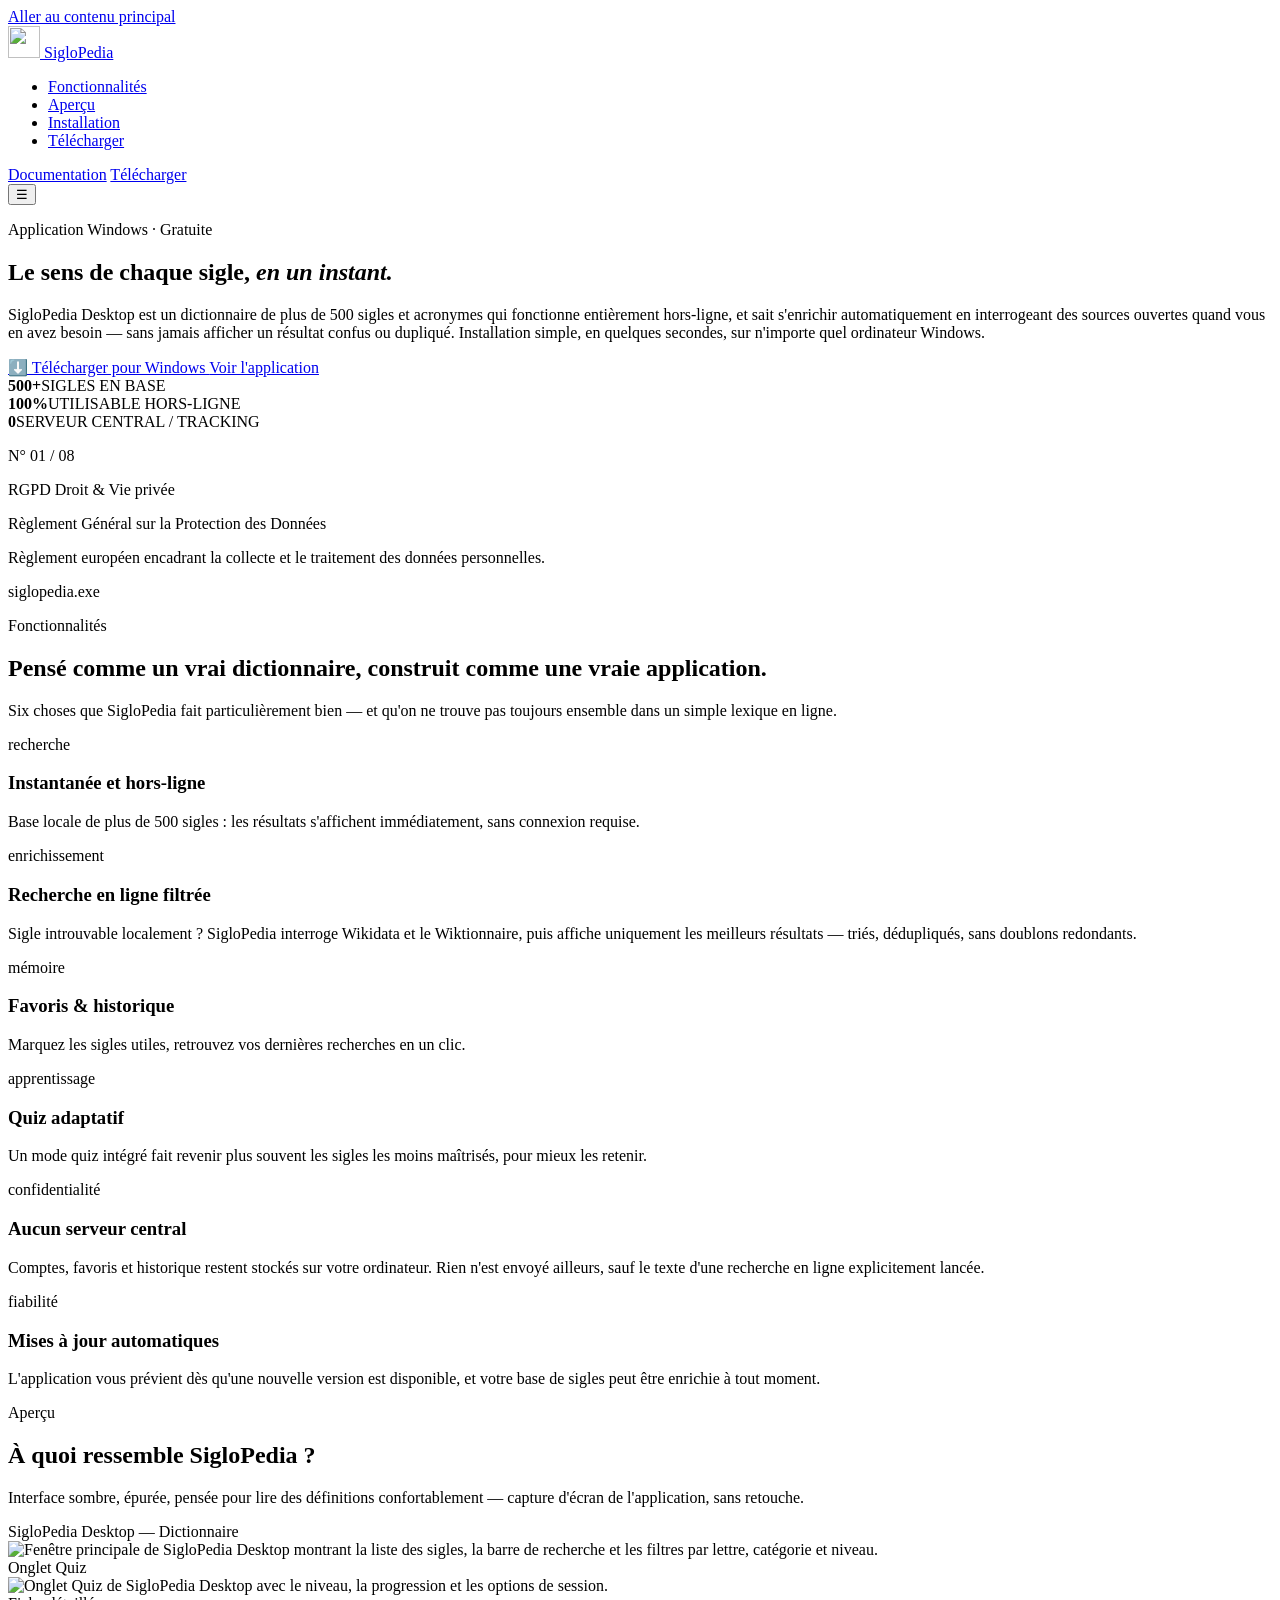
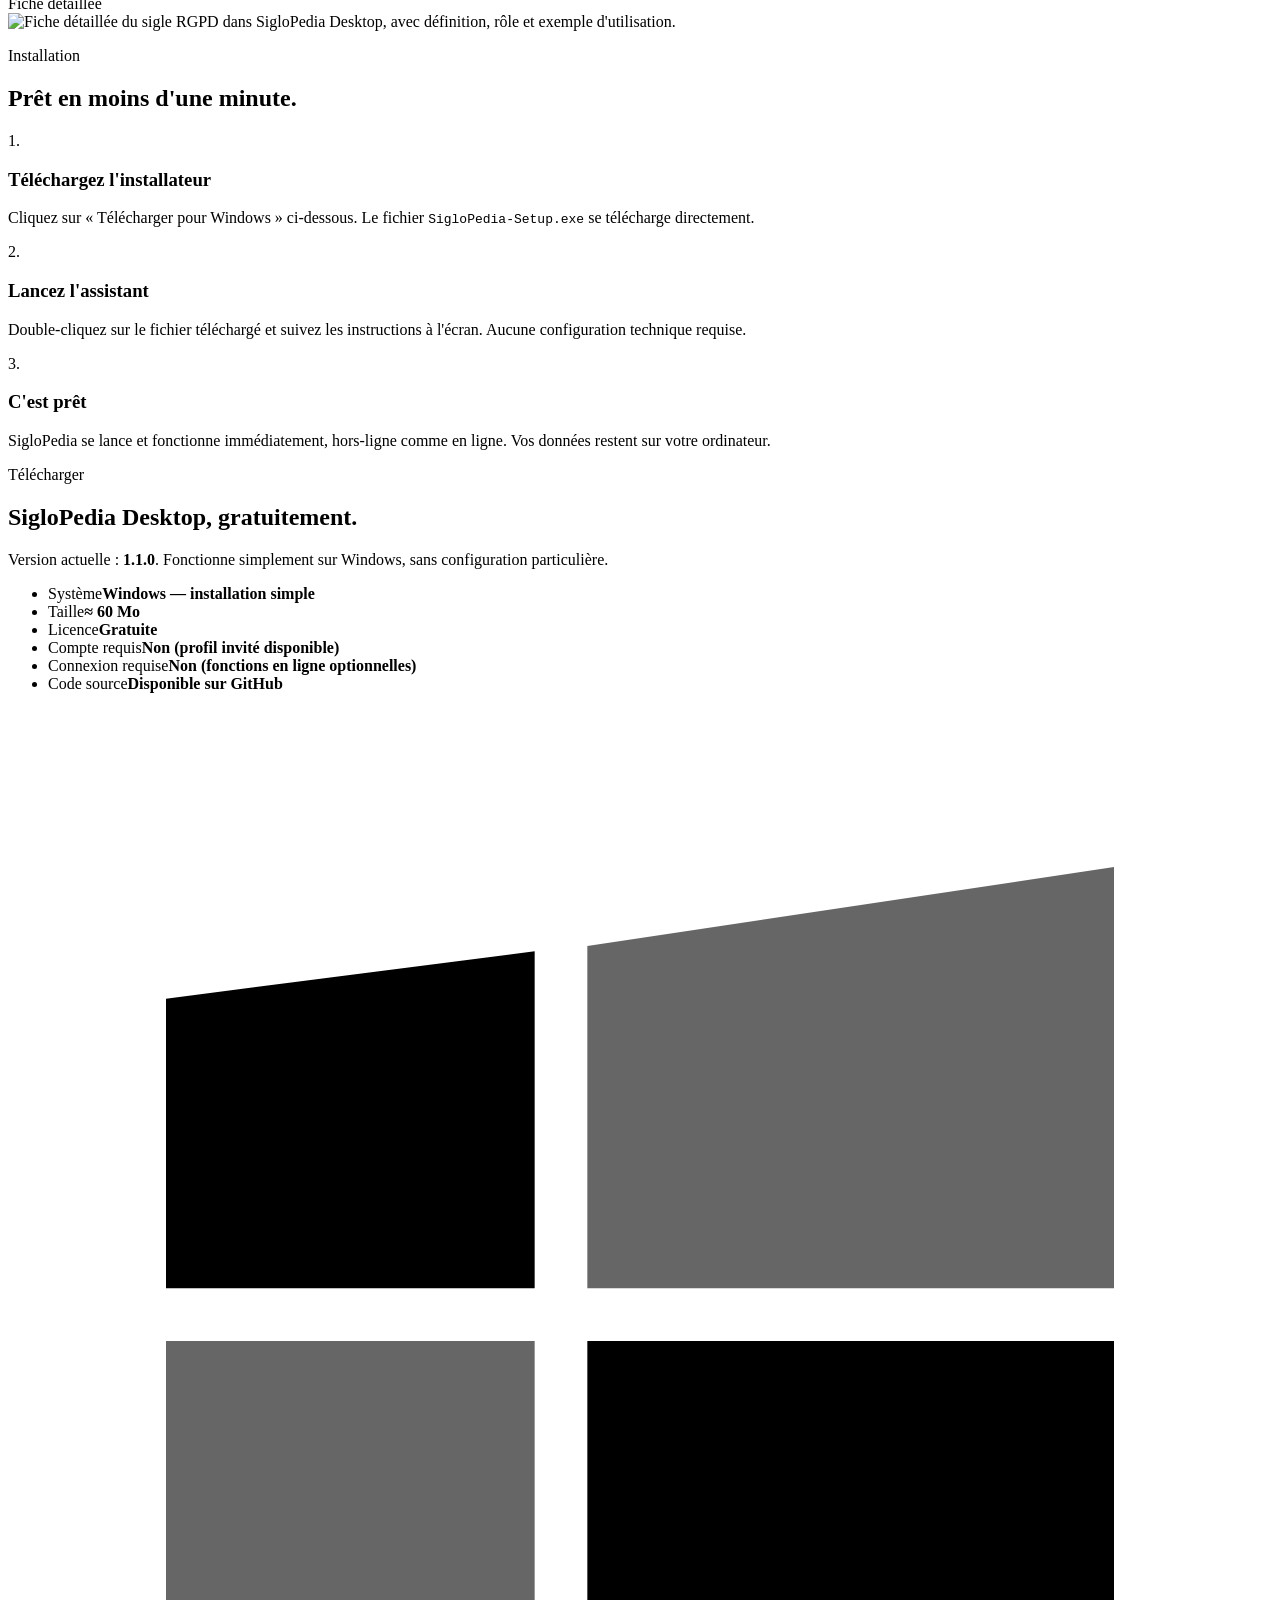
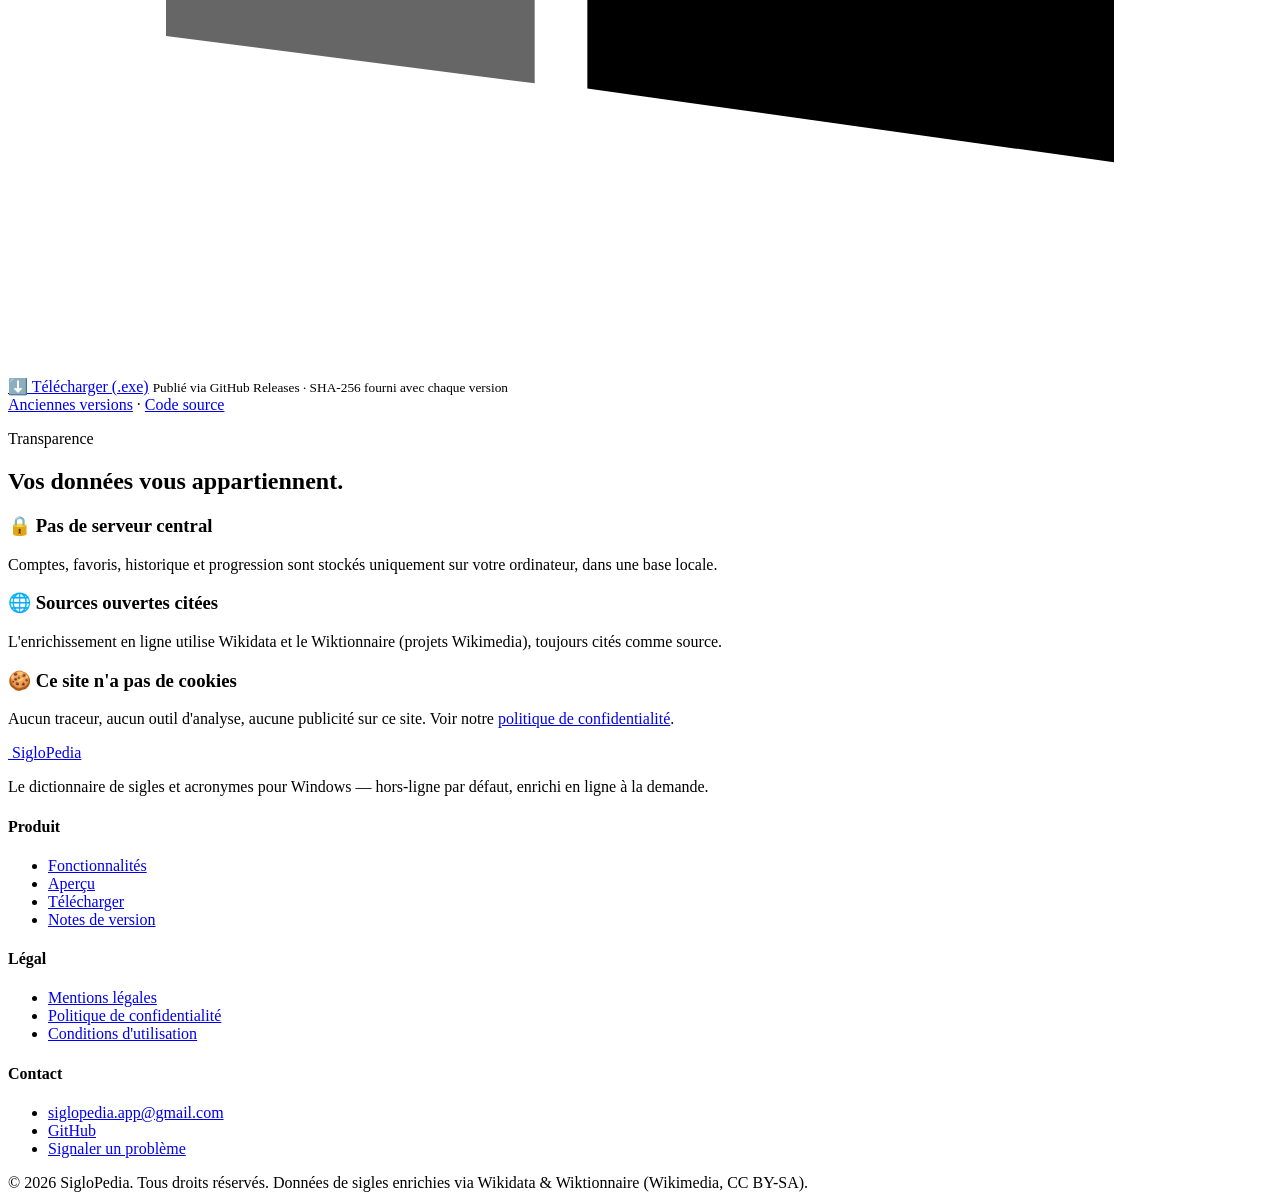
==== index.html @ 5df5ab87 "Add files via upload" ====
<!doctype html>
<html lang="fr">
<head>
<meta charset="UTF-8">
<meta name="viewport" content="width=device-width, initial-scale=1">
<title>SigloPedia Desktop — Le dictionnaire des sigles et acronymes</title>
<meta name="description" content="SigloPedia Desktop : dictionnaire de plus de 500 sigles et acronymes pour Windows. Recherche instantanée hors-ligne, enrichissement en ligne filtré, quiz intégré. Gratuit, sans compte obligatoire, données 100% locales.">
<link rel="canonical" href="https://siglopedia.example.com/">

<meta property="og:type" content="website">
<meta property="og:title" content="SigloPedia Desktop — Le dictionnaire des sigles et acronymes">
<meta property="og:description" content="Plus de 500 sigles et acronymes, recherche instantanée hors-ligne, enrichissement en ligne filtré et quiz intégré. Gratuit pour Windows.">
<meta property="og:image" content="assets/icon-512.png">
<meta name="twitter:card" content="summary">

<link rel="icon" href="assets/favicon.png" type="image/png">
<link rel="apple-touch-icon" href="assets/icon-180.png">
<link rel="stylesheet" href="css/style.css">
</head>
<body>

<a href="#main" class="skip-link">Aller au contenu principal</a>

<header class="site-header">
  <div class="container">
    <a href="index.html" class="brand">
      <img src="assets/icon-48.png" alt="" width="32" height="32">
      SigloPedia
    </a>
    <nav aria-label="Navigation principale">
      <ul class="nav-links">
        <li><a href="#fonctionnalites">Fonctionnalités</a></li>
        <li><a href="#apercu">Aperçu</a></li>
        <li><a href="#installation">Installation</a></li>
        <li><a href="#telecharger">Télécharger</a></li>
      </ul>
    </nav>
    <div class="nav-cta">
      <a href="#telecharger" class="btn btn-ghost btn-sm">Documentation</a>
      <a href="#telecharger" class="btn btn-primary btn-sm">Télécharger</a>
    </div>
    <button class="nav-toggle" aria-label="Ouvrir le menu" aria-expanded="false">☰</button>
  </div>
</header>

<main id="main">

  <!-- ============================== HERO ============================== -->
  <section class="hero">
    <div class="container">
      <div>
        <p class="eyebrow">Application Windows · Gratuite</p>
        <h1>Le sens de chaque sigle, <em>en un instant.</em></h1>
        <p class="hero-sub">
          SigloPedia Desktop est un dictionnaire de plus de 500 sigles et
          acronymes qui fonctionne entièrement hors-ligne, et sait
          s'enrichir automatiquement en interrogeant des sources ouvertes
          quand vous en avez besoin — sans jamais afficher un résultat
          confus ou dupliqué. Installation simple, en quelques secondes,
          sur n'importe quel ordinateur Windows.
        </p>
        <div class="hero-cta-row">
          <a href="#telecharger" class="btn btn-primary">
            ⬇️ Télécharger pour Windows
          </a>
          <a href="#apercu" class="btn btn-ghost">Voir l'application</a>
        </div>

        <div class="trust-row">
          <div class="stat"><b>500+</b><span>SIGLES EN BASE</span></div>
          <div class="stat"><b>100%</b><span>UTILISABLE HORS-LIGNE</span></div>
          <div class="stat"><b>0</b><span>SERVEUR CENTRAL / TRACKING</span></div>
        </div>
      </div>

      <div class="dict-card-wrap">
        <div class="dict-card" id="dictCard">
          <div class="dict-card-glow" aria-hidden="true"></div>
          <p class="dict-card-index">N° 01 / 08</p>
          <div class="dict-card-head">
            <span class="dict-card-acr">RGPD</span>
            <span class="dict-card-cat">Droit &amp; Vie privée</span>
          </div>
          <p class="dict-card-name">Règlement Général sur la Protection des Données</p>
          <p class="dict-card-def">Règlement européen encadrant la collecte et le traitement des données personnelles.</p>
          <div class="dict-card-foot">
            <div class="dict-card-dots" role="group" aria-label="Choisir une entrée">
              <span class="active"></span><span></span><span></span><span></span>
              <span></span><span></span><span></span><span></span>
            </div>
            <span class="dict-card-src">siglopedia.exe</span>
          </div>
        </div>
      </div>
    </div>
  </section>

  <!-- ============================ FONCTIONNALITÉS ============================ -->
  <section id="fonctionnalites">
    <div class="container">
      <div class="section-head reveal">
        <p class="eyebrow">Fonctionnalités</p>
        <h2>Pensé comme un vrai dictionnaire, construit comme une vraie application.</h2>
        <p>Six choses que SigloPedia fait particulièrement bien — et qu'on ne trouve pas toujours ensemble dans un simple lexique en ligne.</p>
      </div>

      <div class="feature-grid reveal">
        <article class="feature">
          <span class="feature-tag">recherche</span>
          <h3>Instantanée et hors-ligne</h3>
          <p>Base locale de plus de 500 sigles : les résultats s'affichent immédiatement, sans connexion requise.</p>
        </article>
        <article class="feature">
          <span class="feature-tag">enrichissement</span>
          <h3>Recherche en ligne filtrée</h3>
          <p>Sigle introuvable localement ? SigloPedia interroge Wikidata et le Wiktionnaire, puis affiche uniquement les meilleurs résultats — triés, dédupliqués, sans doublons redondants.</p>
        </article>
        <article class="feature">
          <span class="feature-tag">mémoire</span>
          <h3>Favoris &amp; historique</h3>
          <p>Marquez les sigles utiles, retrouvez vos dernières recherches en un clic.</p>
        </article>
        <article class="feature">
          <span class="feature-tag">apprentissage</span>
          <h3>Quiz adaptatif</h3>
          <p>Un mode quiz intégré fait revenir plus souvent les sigles les moins maîtrisés, pour mieux les retenir.</p>
        </article>
        <article class="feature">
          <span class="feature-tag">confidentialité</span>
          <h3>Aucun serveur central</h3>
          <p>Comptes, favoris et historique restent stockés sur votre ordinateur. Rien n'est envoyé ailleurs, sauf le texte d'une recherche en ligne explicitement lancée.</p>
        </article>
        <article class="feature">
          <span class="feature-tag">fiabilité</span>
          <h3>Mises à jour automatiques</h3>
          <p>L'application vous prévient dès qu'une nouvelle version est disponible, et votre base de sigles peut être enrichie à tout moment.</p>
        </article>
      </div>
    </div>
  </section>

  <!-- ============================ APERÇU ============================ -->
  <section id="apercu">
    <div class="container">
      <div class="section-head reveal">
        <p class="eyebrow">Aperçu</p>
        <h2>À quoi ressemble SigloPedia ?</h2>
        <p>Interface sombre, épurée, pensée pour lire des définitions confortablement — capture d'écran de l'application, sans retouche.</p>
      </div>

      <div class="showcase-frame reveal">
        <div class="showcase-bar">
          <span></span><span></span><span></span>
          <span class="showcase-title">SigloPedia Desktop — Dictionnaire</span>
        </div>
        <img src="assets/screenshot.png" alt="Fenêtre principale de SigloPedia Desktop montrant la liste des sigles, la barre de recherche et les filtres par lettre, catégorie et niveau.">
      </div>

      <div class="gallery-strip">
        <div class="showcase-frame reveal">
          <div class="showcase-bar">
            <span></span><span></span><span></span>
            <span class="showcase-title">Onglet Quiz</span>
          </div>
          <img src="assets/screenshot-quiz.png" alt="Onglet Quiz de SigloPedia Desktop avec le niveau, la progression et les options de session.">
        </div>
        <div class="showcase-frame reveal">
          <div class="showcase-bar">
            <span></span><span></span><span></span>
            <span class="showcase-title">Fiche détaillée</span>
          </div>
          <img src="assets/screenshot-detail.png" alt="Fiche détaillée du sigle RGPD dans SigloPedia Desktop, avec définition, rôle et exemple d'utilisation.">
        </div>
      </div>
    </div>
  </section>

  <!-- ============================ INSTALLATION ============================ -->
  <section id="installation">
    <div class="container">
      <div class="section-head reveal">
        <p class="eyebrow">Installation</p>
        <h2>Prêt en moins d'une minute.</h2>
      </div>

      <div class="steps reveal">
        <div class="step">
          <div class="step-num">1.</div>
          <h3>Téléchargez l'installateur</h3>
          <p>Cliquez sur « Télécharger pour Windows » ci-dessous. Le fichier <code>SigloPedia-Setup.exe</code> se télécharge directement.</p>
        </div>
        <div class="step">
          <div class="step-num">2.</div>
          <h3>Lancez l'assistant</h3>
          <p>Double-cliquez sur le fichier téléchargé et suivez les instructions à l'écran. Aucune configuration technique requise.</p>
        </div>
        <div class="step">
          <div class="step-num">3.</div>
          <h3>C'est prêt</h3>
          <p>SigloPedia se lance et fonctionne immédiatement, hors-ligne comme en ligne. Vos données restent sur votre ordinateur.</p>
        </div>
      </div>
    </div>
  </section>

  <!-- ============================ TÉLÉCHARGER ============================ -->
  <section id="telecharger">
    <div class="container">
      <div class="download-panel reveal">
        <div>
          <p class="eyebrow">Télécharger</p>
          <h2>SigloPedia Desktop, gratuitement.</h2>
          <p>Version actuelle : <strong>1.1.0</strong>. Fonctionne simplement sur Windows, sans configuration particulière.</p>
          <ul class="spec-list">
            <li><span>Système</span><b>Windows — installation simple</b></li>
            <li><span>Taille</span><b>≈ 60 Mo</b></li>
            <li><span>Licence</span><b>Gratuite</b></li>
            <li><span>Compte requis</span><b>Non (profil invité disponible)</b></li>
            <li><span>Connexion requise</span><b>Non (fonctions en ligne optionnelles)</b></li>
            <li><span>Code source</span><b>Disponible sur GitHub</b></li>
          </ul>
        </div>
        <div class="download-card">
          <svg class="win-icon" viewBox="0 0 24 24" fill="none" xmlns="http://www.w3.org/2000/svg" aria-hidden="true">
            <path d="M3 5.5L10 4.6V11H3V5.5Z" fill="currentColor"/>
            <path d="M11 4.5L21 3V11H11V4.5Z" fill="currentColor" opacity="0.6"/>
            <path d="M3 12H10V18.5L3 17.6V12Z" fill="currentColor" opacity="0.6"/>
            <path d="M11 12H21V20L11 18.6V12Z" fill="currentColor"/>
          </svg>
          <a href="https://github.com/siglopedia/siglopedia-desktop/releases/latest/download/SigloPedia-Setup.exe"
             class="btn btn-primary btn-block">⬇️ Télécharger (.exe)</a>
          <small>Publié via GitHub Releases · SHA-256 fourni avec chaque version</small>
          <div class="alt-downloads">
            <a href="https://github.com/siglopedia/siglopedia-desktop/releases" target="_blank" rel="noopener">Anciennes versions</a>
            <span aria-hidden="true">·</span>
            <a href="https://github.com/siglopedia/siglopedia-desktop" target="_blank" rel="noopener">Code source</a>
          </div>
        </div>
      </div>
    </div>
  </section>

  <!-- ============================ CONFIANCE ============================ -->
  <section id="confidentialite">
    <div class="container">
      <div class="section-head reveal">
        <p class="eyebrow">Transparence</p>
        <h2>Vos données vous appartiennent.</h2>
      </div>
      <div class="trust-strip reveal">
        <div class="trust-item">
          <h3>🔒 Pas de serveur central</h3>
          <p>Comptes, favoris, historique et progression sont stockés uniquement sur votre ordinateur, dans une base locale.</p>
        </div>
        <div class="trust-item">
          <h3>🌐 Sources ouvertes citées</h3>
          <p>L'enrichissement en ligne utilise Wikidata et le Wiktionnaire (projets Wikimedia), toujours cités comme source.</p>
        </div>
        <div class="trust-item">
          <h3>🍪 Ce site n'a pas de cookies</h3>
          <p>Aucun traceur, aucun outil d'analyse, aucune publicité sur ce site. Voir notre <a href="privacy.html">politique de confidentialité</a>.</p>
        </div>
      </div>
    </div>
  </section>

</main>

<footer class="site-footer">
  <div class="container">
    <div class="footer-grid">
      <div>
        <a href="index.html" class="footer-brand">
          <img src="assets/icon-48.png" alt="">
          SigloPedia
        </a>
        <p class="footer-desc">Le dictionnaire de sigles et acronymes pour Windows — hors-ligne par défaut, enrichi en ligne à la demande.</p>
      </div>
      <div class="footer-col">
        <h4>Produit</h4>
        <ul>
          <li><a href="#fonctionnalites">Fonctionnalités</a></li>
          <li><a href="#apercu">Aperçu</a></li>
          <li><a href="#telecharger">Télécharger</a></li>
          <li><a href="https://github.com/siglopedia/siglopedia-desktop/releases" target="_blank" rel="noopener">Notes de version</a></li>
        </ul>
      </div>
      <div class="footer-col">
        <h4>Légal</h4>
        <ul>
          <li><a href="mentions-legales.html">Mentions légales</a></li>
          <li><a href="privacy.html">Politique de confidentialité</a></li>
          <li><a href="terms.html">Conditions d'utilisation</a></li>
        </ul>
      </div>
      <div class="footer-col">
        <h4>Contact</h4>
        <ul>
          <li><a href="mailto:siglopedia.app@gmail.com">siglopedia.app@gmail.com</a></li>
          <li><a href="https://github.com/siglopedia/siglopedia-desktop" target="_blank" rel="noopener">GitHub</a></li>
          <li><a href="https://github.com/siglopedia/siglopedia-desktop/issues" target="_blank" rel="noopener">Signaler un problème</a></li>
        </ul>
      </div>
    </div>
    <div class="footer-bottom">
      <span>© <span data-year>2026</span> SigloPedia. Tous droits réservés.</span>
      <span>Données de sigles enrichies via Wikidata &amp; Wiktionnaire (Wikimedia, CC BY-SA).</span>
    </div>
  </div>
</footer>

<script src="js/script.js"></script>
</body>
</html>
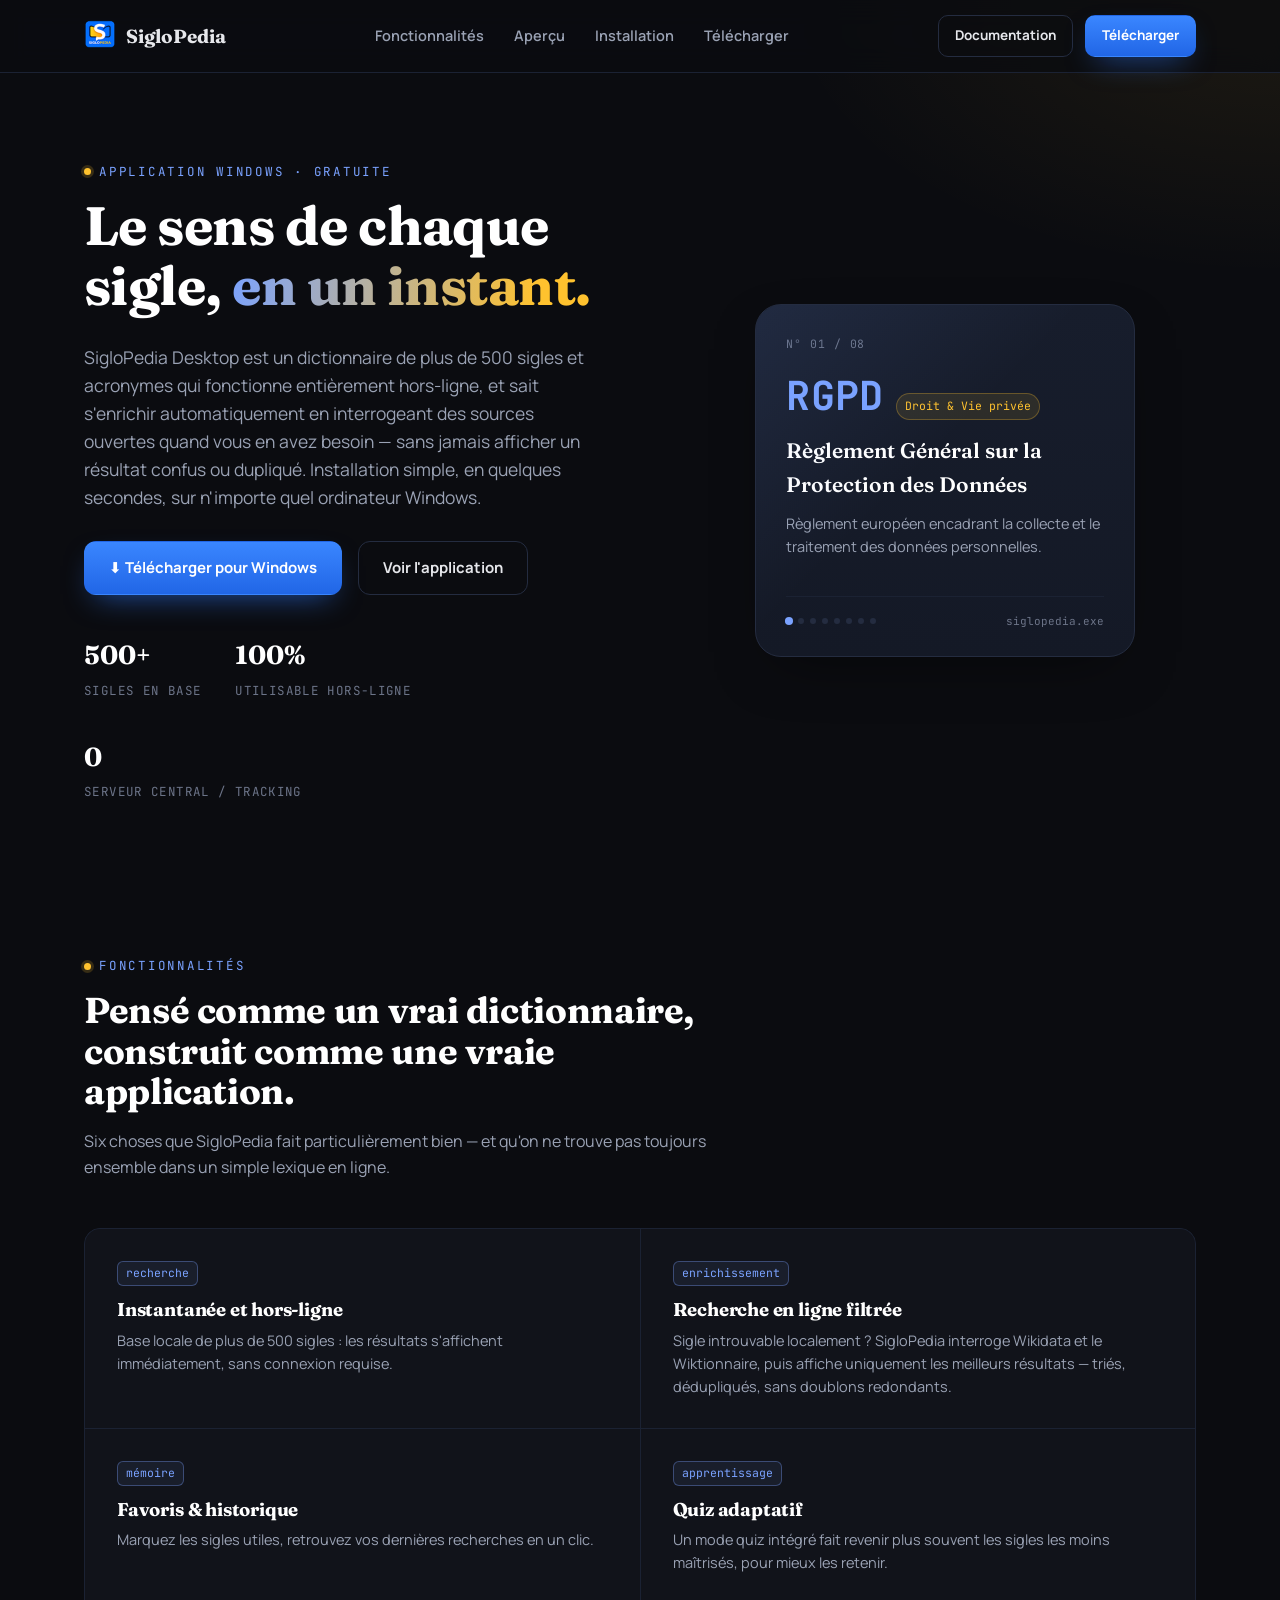
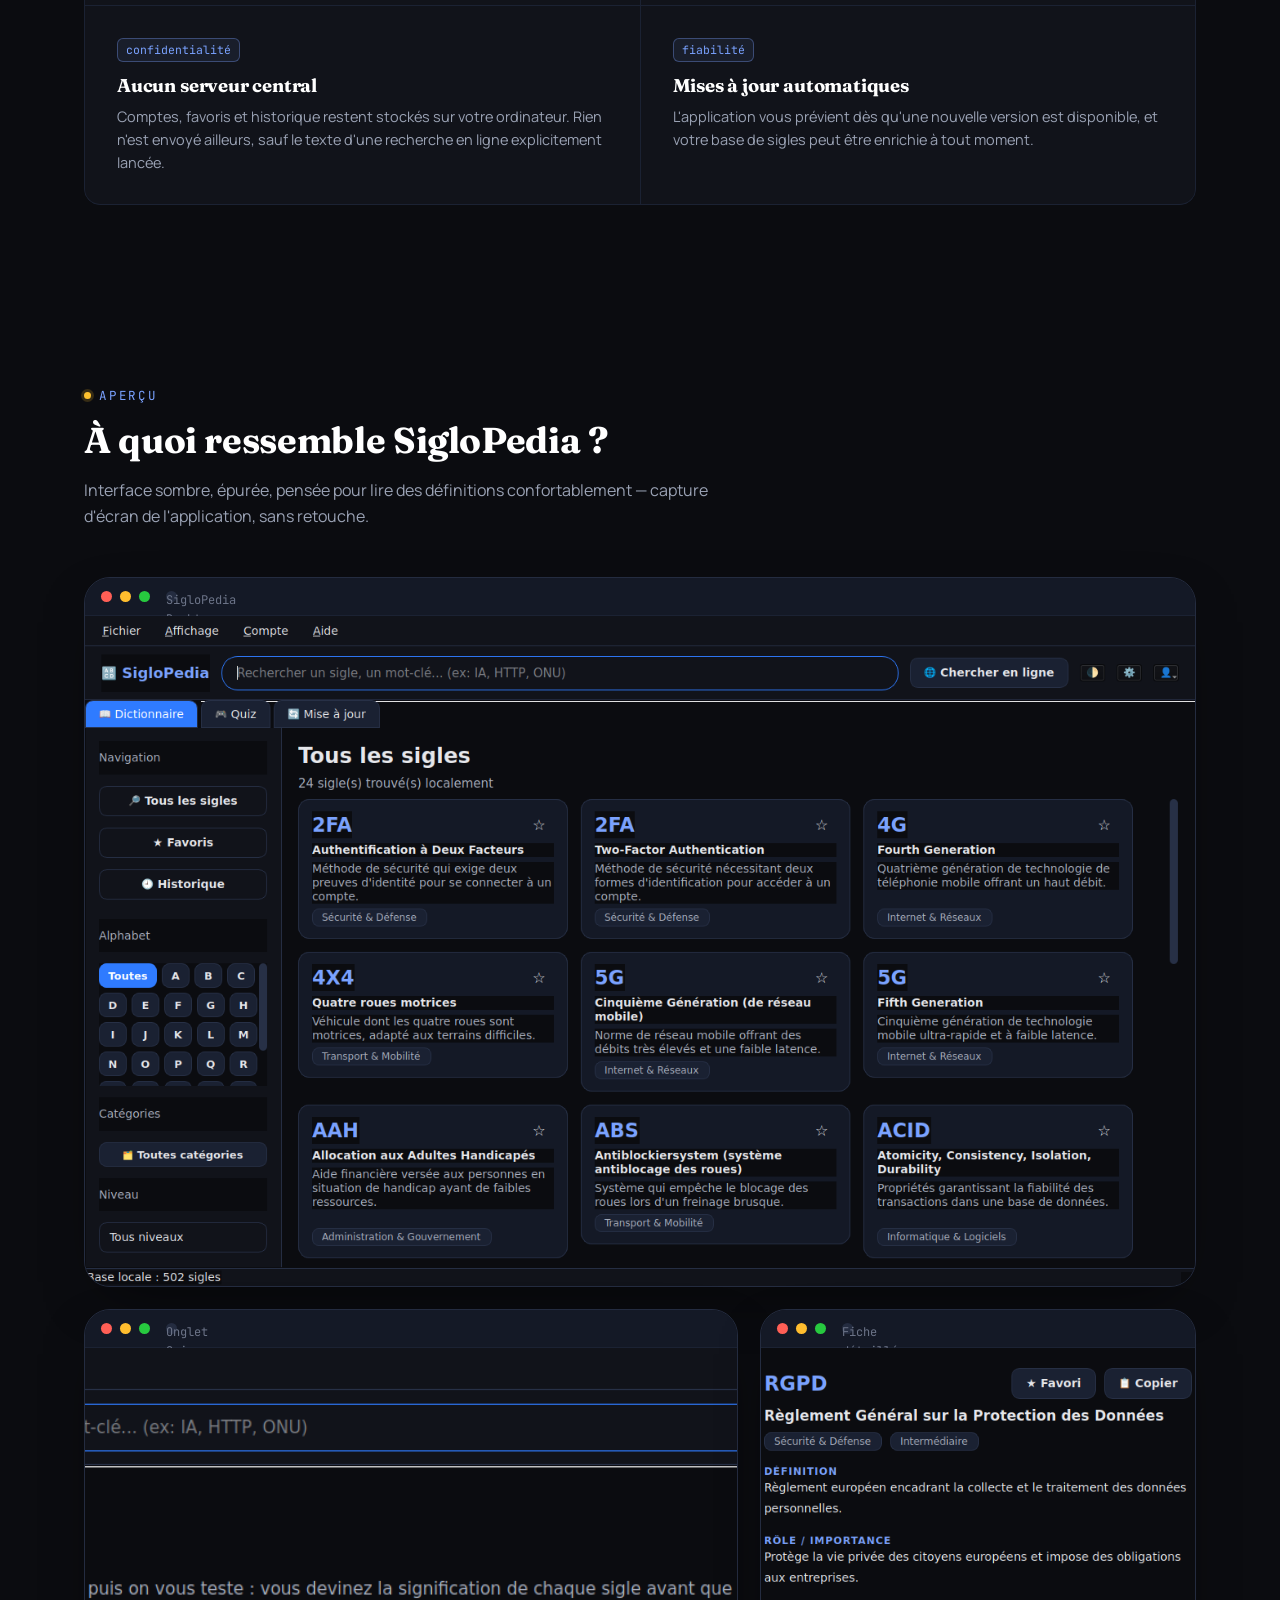
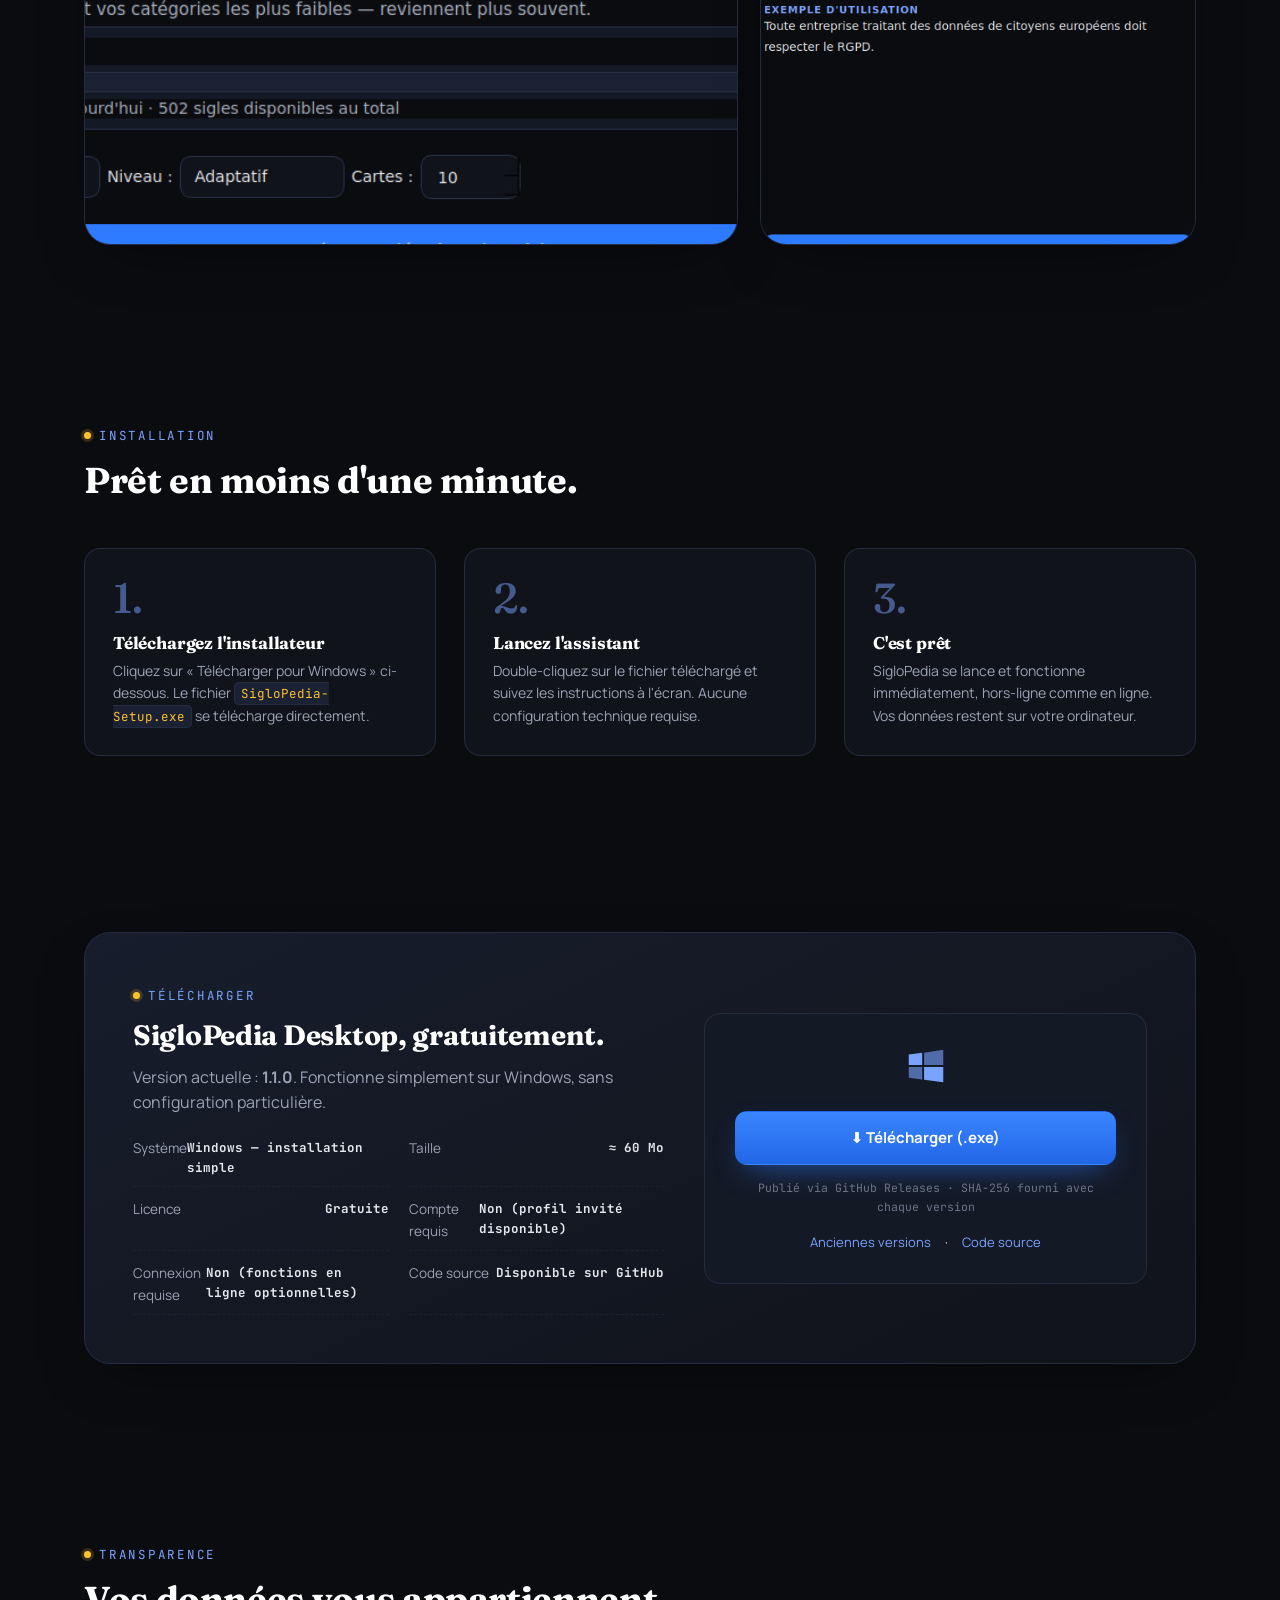
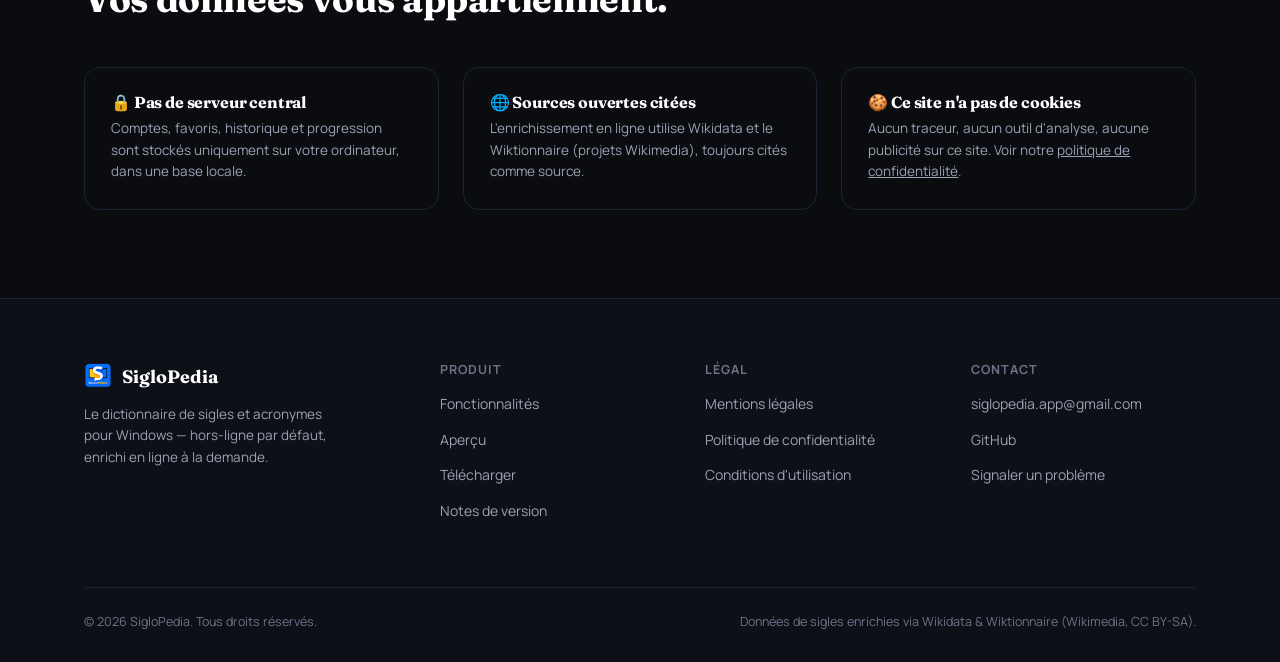
==== commit 3e8c5aba: "Add files via upload" ====
--- a/index.html
+++ b/index.html
@@ -5,12 +5,13 @@
 <meta name="viewport" content="width=device-width, initial-scale=1">
 <title>SigloPedia Desktop — Le dictionnaire des sigles et acronymes</title>
 <meta name="description" content="SigloPedia Desktop : dictionnaire de plus de 500 sigles et acronymes pour Windows. Recherche instantanée hors-ligne, enrichissement en ligne filtré, quiz intégré. Gratuit, sans compte obligatoire, données 100% locales.">
-<link rel="canonical" href="https://siglopedia.example.com/">
+<link rel="canonical" href="https://siglopedia.github.io/siglopedia-desktop/">
 
 <meta property="og:type" content="website">
 <meta property="og:title" content="SigloPedia Desktop — Le dictionnaire des sigles et acronymes">
 <meta property="og:description" content="Plus de 500 sigles et acronymes, recherche instantanée hors-ligne, enrichissement en ligne filtré et quiz intégré. Gratuit pour Windows.">
-<meta property="og:image" content="assets/icon-512.png">
+<meta property="og:url" content="https://siglopedia.github.io/siglopedia-desktop/">
+<meta property="og:image" content="https://siglopedia.github.io/siglopedia-desktop/assets/icon-512.png">
 <meta name="twitter:card" content="summary">
 
 <link rel="icon" href="assets/favicon.png" type="image/png">
--- a/css/style.css
+++ b/css/style.css
@@ -0,0 +1,827 @@
+/* ==========================================================================
+   SigloPedia — feuille de style du site vitrine
+   --------------------------------------------------------------------------
+   SYSTÈME DE DESIGN (reflète fidèlement la palette réelle de l'application,
+   déclarée dans app/styles.py::DARK — cohérence de marque site ↔ logiciel) :
+
+   Couleur   #0b0c10 fond · #141926 carte · #273046 bordure ·
+             #2f7bff bleu marque · #7aa2ff bleu clair · #ffc22e or accent
+
+   Typo      Fraunces  — titres (serif éditoriale, esprit "dictionnaire")
+             Manrope   — texte courant, interface
+             JetBrains Mono — sigles, étiquettes, données (esprit "code/abréviation")
+
+   Signature "Carte de dictionnaire" qui feuillette de vraies entrées de
+             l'application dans le hero (voir .dict-card / js/script.js)
+   ========================================================================== */
+
+/* ==========================================================================
+   Polices auto-hébergées (aucune requête vers un service tiers — voir
+   politique de confidentialité : le site ne fait aucun appel externe).
+   ========================================================================== */
+@font-face {
+  font-family: "Fraunces";
+  src: url("../fonts/fraunces-latin-500-normal.woff2") format("woff2");
+  font-weight: 500; font-style: normal; font-display: swap;
+}
+@font-face {
+  font-family: "Fraunces";
+  src: url("../fonts/fraunces-latin-600-normal.woff2") format("woff2");
+  font-weight: 600; font-style: normal; font-display: swap;
+}
+@font-face {
+  font-family: "Fraunces";
+  src: url("../fonts/fraunces-latin-700-normal.woff2") format("woff2");
+  font-weight: 700; font-style: normal; font-display: swap;
+}
+@font-face {
+  font-family: "Manrope";
+  src: url("../fonts/manrope-latin-400-normal.woff2") format("woff2");
+  font-weight: 400; font-style: normal; font-display: swap;
+}
+@font-face {
+  font-family: "Manrope";
+  src: url("../fonts/manrope-latin-500-normal.woff2") format("woff2");
+  font-weight: 500; font-style: normal; font-display: swap;
+}
+@font-face {
+  font-family: "Manrope";
+  src: url("../fonts/manrope-latin-600-normal.woff2") format("woff2");
+  font-weight: 600; font-style: normal; font-display: swap;
+}
+@font-face {
+  font-family: "Manrope";
+  src: url("../fonts/manrope-latin-700-normal.woff2") format("woff2");
+  font-weight: 700; font-style: normal; font-display: swap;
+}
+@font-face {
+  font-family: "Manrope";
+  src: url("../fonts/manrope-latin-800-normal.woff2") format("woff2");
+  font-weight: 800; font-style: normal; font-display: swap;
+}
+@font-face {
+  font-family: "JetBrains Mono";
+  src: url("../fonts/jetbrains-mono-latin-400-normal.woff2") format("woff2");
+  font-weight: 400; font-style: normal; font-display: swap;
+}
+@font-face {
+  font-family: "JetBrains Mono";
+  src: url("../fonts/jetbrains-mono-latin-500-normal.woff2") format("woff2");
+  font-weight: 500; font-style: normal; font-display: swap;
+}
+@font-face {
+  font-family: "JetBrains Mono";
+  src: url("../fonts/jetbrains-mono-latin-700-normal.woff2") format("woff2");
+  font-weight: 700; font-style: normal; font-display: swap;
+}
+
+:root {
+  --bg: #0b0c10;
+  --bg-soft: #0e1017;
+  --panel: #11131a;
+  --card: #141926;
+  --card-2: #171d2c;
+  --chip: #1a2132;
+  --border: #242c40;
+  --border-soft: #1b2233;
+  --text: #e6e7eb;
+  --muted: #9aa2b4;
+  --muted-2: #6c7488;
+  --brand: #2f7bff;
+  --brand-2: #7aa2ff;
+  --gold: #ffc22e;
+  --ok: #34d399;
+
+  --serif: "Fraunces", "Iowan Old Style", ui-serif, Georgia, serif;
+  --sans: "Manrope", "Segoe UI", system-ui, -apple-system, sans-serif;
+  --mono: "JetBrains Mono", "SFMono-Regular", Consolas, monospace;
+
+  --container: 1160px;
+  --radius-sm: 10px;
+  --radius-md: 16px;
+  --radius-lg: 26px;
+  --shadow-card: 0 20px 60px -25px rgba(0, 0, 0, 0.6);
+  --ease: cubic-bezier(0.16, 1, 0.3, 1);
+}
+
+/* -------------------------------------------------------------------- */
+/* Reset & base                                                         */
+/* -------------------------------------------------------------------- */
+*, *::before, *::after { box-sizing: border-box; }
+html { scroll-behavior: smooth; }
+@media (prefers-reduced-motion: reduce) {
+  html { scroll-behavior: auto; }
+  *, *::before, *::after {
+    animation-duration: 0.001ms !important;
+    animation-iteration-count: 1 !important;
+    transition-duration: 0.001ms !important;
+    scroll-behavior: auto !important;
+  }
+}
+
+body {
+  margin: 0;
+  background:
+    radial-gradient(1200px 600px at 15% -10%, rgba(47, 123, 255, 0.16), transparent 60%),
+    radial-gradient(900px 500px at 100% 0%, rgba(255, 194, 46, 0.08), transparent 55%),
+    var(--bg);
+  color: var(--text);
+  font-family: var(--sans);
+  font-size: 16px;
+  line-height: 1.6;
+  -webkit-font-smoothing: antialiased;
+}
+
+img { max-width: 100%; display: block; }
+a { color: inherit; }
+
+h1, h2, h3, h4 {
+  font-family: var(--serif);
+  font-weight: 620;
+  line-height: 1.12;
+  margin: 0 0 0.5em;
+  letter-spacing: -0.01em;
+}
+
+p { margin: 0 0 1em; color: var(--muted); }
+
+.container {
+  max-width: var(--container);
+  margin: 0 auto;
+  padding: 0 24px;
+}
+
+/* Focus visible partout — accessibilité clavier */
+a:focus-visible,
+button:focus-visible,
+input:focus-visible,
+[tabindex]:focus-visible {
+  outline: 2px solid var(--brand-2);
+  outline-offset: 3px;
+  border-radius: 6px;
+}
+
+.skip-link {
+  position: absolute;
+  left: -999px;
+  top: auto;
+  background: var(--brand);
+  color: #fff;
+  padding: 12px 18px;
+  border-radius: 8px;
+  z-index: 999;
+  font-weight: 700;
+}
+.skip-link:focus {
+  left: 24px;
+  top: 24px;
+}
+
+::selection { background: var(--brand); color: #fff; }
+
+/* -------------------------------------------------------------------- */
+/* Eyebrow / kicker / mono labels                                       */
+/* -------------------------------------------------------------------- */
+.eyebrow {
+  font-family: var(--mono);
+  font-size: 12.5px;
+  letter-spacing: 0.14em;
+  text-transform: uppercase;
+  color: var(--brand-2);
+  display: inline-flex;
+  align-items: center;
+  gap: 8px;
+  margin-bottom: 14px;
+}
+.eyebrow::before {
+  content: "";
+  width: 7px;
+  height: 7px;
+  border-radius: 50%;
+  background: var(--gold);
+  box-shadow: 0 0 0 3px rgba(255, 194, 46, 0.18);
+}
+
+.tag {
+  font-family: var(--mono);
+  font-size: 12px;
+  color: var(--muted);
+  background: var(--chip);
+  border: 1px solid var(--border);
+  padding: 3px 9px;
+  border-radius: 999px;
+  white-space: nowrap;
+}
+
+/* -------------------------------------------------------------------- */
+/* Buttons                                                              */
+/* -------------------------------------------------------------------- */
+.btn {
+  display: inline-flex;
+  align-items: center;
+  justify-content: center;
+  gap: 10px;
+  font-family: var(--sans);
+  font-weight: 700;
+  font-size: 15px;
+  text-decoration: none;
+  cursor: pointer;
+  border-radius: 12px;
+  padding: 14px 24px;
+  border: 1px solid transparent;
+  transition: transform 0.2s var(--ease), box-shadow 0.2s var(--ease), background 0.2s var(--ease), border-color .2s var(--ease);
+}
+.btn:active { transform: translateY(1px); }
+
+.btn-primary {
+  background: linear-gradient(180deg, #3a86ff, #2166e6);
+  color: #fff;
+  box-shadow: 0 12px 30px -12px rgba(47, 123, 255, 0.65);
+}
+.btn-primary:hover {
+  transform: translateY(-2px);
+  box-shadow: 0 18px 36px -12px rgba(47, 123, 255, 0.8);
+}
+
+.btn-ghost {
+  background: transparent;
+  border-color: var(--border);
+  color: var(--text);
+}
+.btn-ghost:hover {
+  border-color: var(--brand-2);
+  background: rgba(122, 162, 255, 0.08);
+}
+
+.btn-sm { padding: 9px 16px; font-size: 13.5px; border-radius: 10px; }
+.btn-block { width: 100%; }
+
+/* -------------------------------------------------------------------- */
+/* Header / nav                                                         */
+/* -------------------------------------------------------------------- */
+.site-header {
+  position: sticky;
+  top: 0;
+  z-index: 100;
+  background: rgba(11, 12, 16, 0.78);
+  backdrop-filter: blur(14px) saturate(140%);
+  -webkit-backdrop-filter: blur(14px) saturate(140%);
+  border-bottom: 1px solid var(--border-soft);
+}
+.site-header .container {
+  display: flex;
+  align-items: center;
+  justify-content: space-between;
+  gap: 20px;
+  height: 72px;
+}
+.brand {
+  display: flex;
+  align-items: center;
+  gap: 10px;
+  text-decoration: none;
+  font-family: var(--serif);
+  font-weight: 650;
+  font-size: 19px;
+  color: var(--text);
+}
+.brand img { width: 32px; height: 32px; border-radius: 8px; }
+
+.nav-links {
+  display: flex;
+  align-items: center;
+  gap: 30px;
+  list-style: none;
+  margin: 0;
+  padding: 0;
+}
+.nav-links a {
+  text-decoration: none;
+  color: var(--muted);
+  font-size: 14.5px;
+  font-weight: 600;
+  transition: color 0.15s;
+}
+.nav-links a:hover { color: var(--text); }
+
+.nav-cta { display: flex; align-items: center; gap: 12px; }
+
+.nav-toggle {
+  display: none;
+  background: none;
+  border: 1px solid var(--border);
+  border-radius: 8px;
+  width: 42px;
+  height: 42px;
+  color: var(--text);
+  font-size: 20px;
+  cursor: pointer;
+}
+
+/* -------------------------------------------------------------------- */
+/* Hero                                                                  */
+/* -------------------------------------------------------------------- */
+.hero {
+  padding: 84px 0 60px;
+}
+.hero .container {
+  display: grid;
+  grid-template-columns: 1.05fr 0.95fr;
+  gap: 56px;
+  align-items: center;
+}
+.hero h1 {
+  font-size: clamp(34px, 4.6vw, 54px);
+  color: #fff;
+}
+.hero h1 em {
+  font-style: normal;
+  background: linear-gradient(100deg, var(--brand-2), var(--gold) 85%);
+  -webkit-background-clip: text;
+  background-clip: text;
+  color: transparent;
+}
+.hero-sub {
+  font-size: 17.5px;
+  max-width: 46ch;
+  color: var(--muted);
+}
+.hero-cta-row {
+  display: flex;
+  align-items: center;
+  gap: 16px;
+  flex-wrap: wrap;
+  margin: 30px 0 18px;
+}
+.hero-meta {
+  font-family: var(--mono);
+  font-size: 12.5px;
+  color: var(--muted-2);
+  display: flex;
+  gap: 18px;
+  flex-wrap: wrap;
+}
+.hero-meta span { display: inline-flex; align-items: center; gap: 6px; }
+
+.trust-row {
+  margin-top: 40px;
+  display: flex;
+  gap: 34px;
+  flex-wrap: wrap;
+}
+.trust-row .stat b {
+  font-family: var(--serif);
+  font-size: 26px;
+  color: #fff;
+  display: block;
+}
+.trust-row .stat span {
+  font-size: 12.5px;
+  color: var(--muted-2);
+  font-family: var(--mono);
+  letter-spacing: 0.03em;
+}
+
+/* --- Signature element : carte de dictionnaire qui feuillette --- */
+.dict-card-wrap {
+  position: relative;
+  display: flex;
+  justify-content: center;
+}
+.dict-card {
+  width: 100%;
+  max-width: 380px;
+  background: linear-gradient(180deg, var(--card-2), var(--card));
+  border: 1px solid var(--border);
+  border-radius: var(--radius-lg);
+  padding: 30px 30px 26px;
+  box-shadow: var(--shadow-card);
+  position: relative;
+  overflow: hidden;
+}
+.dict-card::before {
+  content: "";
+  position: absolute;
+  inset: 0;
+  background: linear-gradient(135deg, rgba(122,162,255,0.10), transparent 45%);
+  pointer-events: none;
+}
+.dict-card-index {
+  font-family: var(--mono);
+  font-size: 11.5px;
+  color: var(--muted-2);
+  letter-spacing: 0.08em;
+}
+.dict-card-head {
+  display: flex;
+  align-items: baseline;
+  gap: 12px;
+  margin: 10px 0 4px;
+}
+.dict-card-acr {
+  font-family: var(--mono);
+  font-weight: 700;
+  font-size: 40px;
+  color: var(--brand-2);
+  letter-spacing: 0.01em;
+}
+.dict-card-cat {
+  font-size: 11.5px;
+  color: var(--gold);
+  font-family: var(--mono);
+  background: rgba(255, 194, 46, 0.1);
+  border: 1px solid rgba(255, 194, 46, 0.28);
+  padding: 3px 8px;
+  border-radius: 999px;
+  white-space: nowrap;
+}
+.dict-card-name {
+  font-family: var(--serif);
+  font-size: 21px;
+  font-weight: 600;
+  color: #fff;
+  margin: 6px 0 10px;
+}
+.dict-card-def {
+  color: var(--muted);
+  font-size: 14.5px;
+  min-height: 66px;
+}
+.dict-card-foot {
+  display: flex;
+  align-items: center;
+  justify-content: space-between;
+  margin-top: 18px;
+  padding-top: 16px;
+  border-top: 1px solid var(--border-soft);
+}
+.dict-card-dots {
+  display: flex;
+  gap: 6px;
+}
+.dict-card-dots span {
+  width: 6px;
+  height: 6px;
+  border-radius: 50%;
+  background: var(--border);
+  transition: background 0.3s, transform 0.3s;
+}
+.dict-card-dots span.active {
+  background: var(--brand-2);
+  transform: scale(1.35);
+}
+.dict-card-src {
+  font-family: var(--mono);
+  font-size: 11px;
+  color: var(--muted-2);
+}
+.dict-card-glow {
+  position: absolute;
+  width: 260px;
+  height: 260px;
+  background: radial-gradient(circle, rgba(47,123,255,0.35), transparent 70%);
+  filter: blur(10px);
+  top: -80px;
+  right: -100px;
+  z-index: -1;
+}
+
+/* -------------------------------------------------------------------- */
+/* Sections générales                                                    */
+/* -------------------------------------------------------------------- */
+section { padding: 88px 0; }
+.section-head {
+  max-width: 640px;
+  margin: 0 0 48px;
+}
+.section-head.center { margin-left: auto; margin-right: auto; text-align: center; }
+.section-head h2 { font-size: clamp(26px, 3vw, 36px); color: #fff; }
+
+.reveal {
+  opacity: 0;
+  transform: translateY(18px);
+  transition: opacity 0.7s var(--ease), transform 0.7s var(--ease);
+}
+.reveal.is-visible { opacity: 1; transform: translateY(0); }
+
+/* -------------------------------------------------------------------- */
+/* Showcase (capture d'écran encadrée)                                  */
+/* -------------------------------------------------------------------- */
+.showcase-frame {
+  border-radius: var(--radius-lg);
+  border: 1px solid var(--border);
+  background: var(--panel);
+  box-shadow: var(--shadow-card);
+  overflow: hidden;
+}
+.showcase-bar {
+  display: flex;
+  align-items: center;
+  gap: 8px;
+  padding: 13px 16px;
+  background: var(--card);
+  border-bottom: 1px solid var(--border-soft);
+}
+.showcase-bar span {
+  width: 11px; height: 11px; border-radius: 50%;
+  background: var(--border);
+}
+.showcase-bar span:nth-child(1) { background: #ff5f56; }
+.showcase-bar span:nth-child(2) { background: #ffbd2e; }
+.showcase-bar span:nth-child(3) { background: #27c93f; }
+.showcase-title {
+  margin-left: 8px;
+  font-family: var(--mono);
+  font-size: 12px;
+  color: var(--muted-2);
+}
+.showcase-frame img { width: 100%; }
+
+.gallery-strip {
+  display: grid;
+  grid-template-columns: 1.5fr 1fr;
+  gap: 22px;
+  margin-top: 22px;
+}
+.gallery-strip .showcase-frame img { width: 100%; height: 100%; object-fit: cover; }
+
+/* -------------------------------------------------------------------- */
+/* Features — présentées comme des "sens" de dictionnaire                */
+/* -------------------------------------------------------------------- */
+.feature-grid {
+  display: grid;
+  grid-template-columns: repeat(2, 1fr);
+  gap: 1px;
+  background: var(--border-soft);
+  border: 1px solid var(--border-soft);
+  border-radius: var(--radius-md);
+  overflow: hidden;
+}
+.feature {
+  background: var(--panel);
+  padding: 30px 32px;
+  transition: background 0.25s;
+}
+.feature:hover { background: var(--card); }
+.feature-tag {
+  font-family: var(--mono);
+  font-size: 11.5px;
+  color: var(--brand-2);
+  border: 1px solid rgba(122,162,255,0.35);
+  background: rgba(122,162,255,0.08);
+  padding: 2px 8px;
+  border-radius: 6px;
+  display: inline-block;
+  margin-bottom: 14px;
+}
+.feature h3 {
+  font-size: 18.5px;
+  color: #fff;
+  margin-bottom: 8px;
+}
+.feature p { margin: 0; font-size: 14.5px; }
+
+/* -------------------------------------------------------------------- */
+/* Étapes d'installation (numérotation façon "sens de dictionnaire")     */
+/* -------------------------------------------------------------------- */
+.steps {
+  display: grid;
+  grid-template-columns: repeat(3, 1fr);
+  gap: 28px;
+}
+.step {
+  border: 1px solid var(--border);
+  border-radius: var(--radius-md);
+  padding: 28px;
+  background: var(--panel);
+  position: relative;
+}
+.step-num {
+  font-family: var(--serif);
+  font-size: 42px;
+  color: var(--brand-2);
+  opacity: 0.5;
+  line-height: 1;
+  margin-bottom: 14px;
+}
+.step h3 { font-size: 17px; color: #fff; margin-bottom: 8px; }
+.step p { font-size: 14px; margin: 0; }
+.step code {
+  font-family: var(--mono);
+  font-size: 12.5px;
+  background: var(--chip);
+  border: 1px solid var(--border);
+  padding: 2px 6px;
+  border-radius: 5px;
+  color: var(--gold);
+}
+
+/* -------------------------------------------------------------------- */
+/* Téléchargement                                                        */
+/* -------------------------------------------------------------------- */
+.download-panel {
+  border: 1px solid var(--border);
+  border-radius: var(--radius-lg);
+  background: linear-gradient(155deg, var(--card-2), var(--panel));
+  padding: 48px;
+  display: grid;
+  grid-template-columns: 1.2fr 1fr;
+  gap: 40px;
+  align-items: center;
+  box-shadow: var(--shadow-card);
+}
+.download-panel h2 { color: #fff; font-size: 28px; }
+.spec-list {
+  list-style: none;
+  margin: 22px 0 0;
+  padding: 0;
+  display: grid;
+  grid-template-columns: 1fr 1fr;
+  gap: 12px 20px;
+  font-size: 13.5px;
+}
+.spec-list li {
+  display: flex;
+  justify-content: space-between;
+  border-bottom: 1px dashed var(--border-soft);
+  padding-bottom: 8px;
+  color: var(--muted);
+}
+.spec-list b { color: var(--text); font-weight: 600; font-family: var(--mono); font-size: 12.5px; }
+
+.download-card {
+  background: var(--card);
+  border: 1px solid var(--border);
+  border-radius: var(--radius-md);
+  padding: 30px;
+  text-align: center;
+}
+.download-card .win-icon {
+  width: 46px; height: 46px;
+  margin: 0 auto 14px;
+  color: var(--brand-2);
+}
+.download-card small {
+  display: block;
+  margin-top: 14px;
+  color: var(--muted-2);
+  font-family: var(--mono);
+  font-size: 11.5px;
+}
+.alt-downloads {
+  margin-top: 16px;
+  display: flex;
+  justify-content: center;
+  gap: 14px;
+  font-size: 13px;
+}
+.alt-downloads a { color: var(--brand-2); text-decoration: none; }
+.alt-downloads a:hover { text-decoration: underline; }
+
+/* -------------------------------------------------------------------- */
+/* Bandeau confiance / open-source / confidentialité                     */
+/* -------------------------------------------------------------------- */
+.trust-strip {
+  display: grid;
+  grid-template-columns: repeat(3, 1fr);
+  gap: 24px;
+}
+.trust-item {
+  border: 1px solid var(--border-soft);
+  border-radius: var(--radius-md);
+  padding: 26px;
+}
+.trust-item h3 { font-size: 16px; color: #fff; margin-bottom: 6px; }
+.trust-item p { font-size: 13.5px; margin: 0; }
+
+/* -------------------------------------------------------------------- */
+/* Footer                                                                */
+/* -------------------------------------------------------------------- */
+.site-footer {
+  border-top: 1px solid var(--border-soft);
+  padding: 64px 0 30px;
+  background: var(--bg-soft);
+}
+.footer-grid {
+  display: grid;
+  grid-template-columns: 1.4fr 1fr 1fr 1fr;
+  gap: 40px;
+}
+.footer-brand {
+  display: flex;
+  align-items: center;
+  gap: 10px;
+  font-family: var(--serif);
+  font-weight: 650;
+  font-size: 18px;
+  color: #fff;
+  text-decoration: none;
+  margin-bottom: 12px;
+}
+.footer-brand img { width: 28px; height: 28px; border-radius: 7px; }
+.footer-desc { font-size: 13.5px; max-width: 32ch; }
+.footer-col h4 {
+  font-family: var(--sans);
+  font-size: 12.5px;
+  text-transform: uppercase;
+  letter-spacing: 0.08em;
+  color: var(--muted-2);
+  margin-bottom: 14px;
+}
+.footer-col ul { list-style: none; margin: 0; padding: 0; }
+.footer-col li { margin-bottom: 10px; }
+.footer-col a {
+  color: var(--muted);
+  text-decoration: none;
+  font-size: 14px;
+}
+.footer-col a:hover { color: var(--text); }
+
+.footer-bottom {
+  margin-top: 54px;
+  padding-top: 24px;
+  border-top: 1px solid var(--border-soft);
+  display: flex;
+  justify-content: space-between;
+  flex-wrap: wrap;
+  gap: 12px;
+  font-size: 12.5px;
+  color: var(--muted-2);
+}
+.footer-bottom a { color: var(--muted-2); text-decoration: underline; }
+
+/* -------------------------------------------------------------------- */
+/* Pages légales (privacy / terms / legal)                               */
+/* -------------------------------------------------------------------- */
+.legal-page { padding: 60px 0 100px; }
+.legal-page .container { max-width: 780px; }
+.legal-hero { margin-bottom: 40px; }
+.legal-hero p.updated {
+  font-family: var(--mono);
+  font-size: 12.5px;
+  color: var(--muted-2);
+}
+.legal-page h2 {
+  font-size: 21px;
+  color: #fff;
+  margin-top: 44px;
+  padding-top: 12px;
+  border-top: 1px solid var(--border-soft);
+}
+.legal-page h2:first-of-type { border-top: none; margin-top: 0; }
+.legal-page ul { color: var(--muted); padding-left: 22px; }
+.legal-page li { margin-bottom: 8px; }
+.legal-page a { color: var(--brand-2); }
+.callout {
+  background: var(--card);
+  border: 1px solid var(--border);
+  border-left: 3px solid var(--brand);
+  border-radius: 10px;
+  padding: 16px 20px;
+  font-size: 14px;
+  margin: 20px 0;
+}
+.back-link {
+  display: inline-flex;
+  align-items: center;
+  gap: 8px;
+  color: var(--muted);
+  text-decoration: none;
+  font-size: 13.5px;
+  margin-bottom: 30px;
+}
+.back-link:hover { color: var(--text); }
+
+/* -------------------------------------------------------------------- */
+/* Responsive                                                            */
+/* -------------------------------------------------------------------- */
+@media (max-width: 980px) {
+  .hero .container { grid-template-columns: 1fr; }
+  .dict-card-wrap { order: -1; }
+  .feature-grid { grid-template-columns: 1fr; }
+  .steps { grid-template-columns: 1fr; }
+  .download-panel { grid-template-columns: 1fr; padding: 34px; }
+  .footer-grid { grid-template-columns: 1fr 1fr; }
+  .gallery-strip { grid-template-columns: 1fr; }
+  .trust-strip { grid-template-columns: 1fr; }
+}
+
+@media (max-width: 720px) {
+  .nav-links, .nav-cta .btn-ghost { display: none; }
+  .nav-toggle { display: block; }
+  .site-header.nav-open .nav-links {
+    display: flex;
+    position: absolute;
+    top: 72px; left: 0; right: 0;
+    background: var(--panel);
+    border-bottom: 1px solid var(--border);
+    flex-direction: column;
+    padding: 20px 24px;
+    gap: 18px;
+  }
+  section { padding: 60px 0; }
+  .hero { padding: 50px 0 40px; }
+  .spec-list { grid-template-columns: 1fr; }
+  .footer-grid { grid-template-columns: 1fr; gap: 30px; }
+  .footer-bottom { flex-direction: column; }
+}
